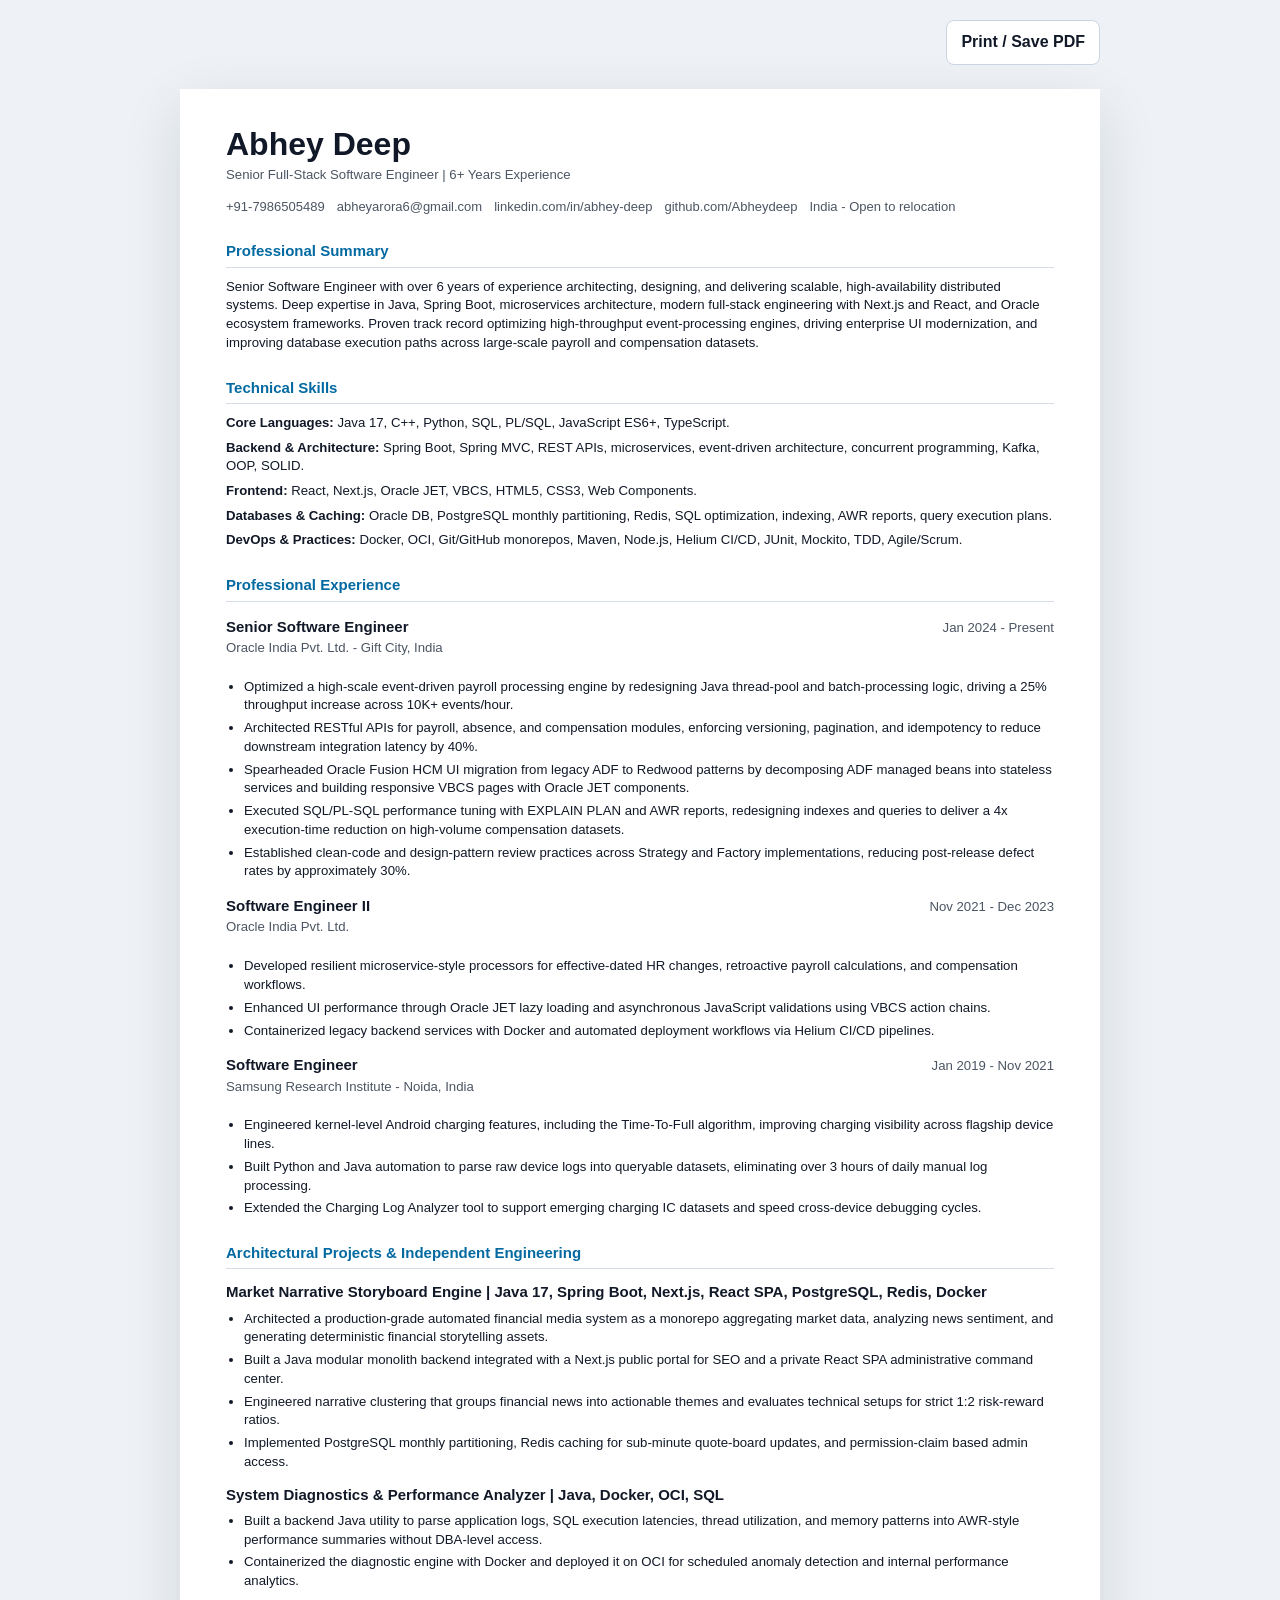
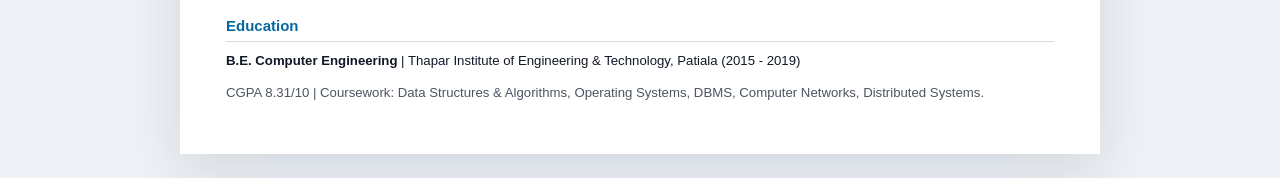
==== resume.html @ 35c5982e "Initial GitHub Pages portfolio" ====
<!doctype html>
<html lang="en">
  <head>
    <meta charset="utf-8">
    <meta name="viewport" content="width=device-width, initial-scale=1">
    <meta name="description" content="Resume for Abhey Deep, Senior Full-Stack Software Engineer.">
    <title>Abhey Deep | Resume</title>
    <style>
      :root {
        --ink: #111827;
        --muted: #4b5563;
        --line: #d7dde5;
        --accent: #0369a1;
        font-family: Arial, Helvetica, sans-serif;
      }

      * {
        box-sizing: border-box;
      }

      body {
        margin: 0;
        color: var(--ink);
        background: #eef2f6;
        line-height: 1.42;
        letter-spacing: 0;
      }

      main {
        width: min(100% - 24px, 920px);
        margin: 24px auto;
        padding: 38px 46px;
        background: #fff;
        box-shadow: 0 18px 55px rgba(15, 23, 42, 0.12);
      }

      h1,
      h2,
      h3,
      p {
        margin-top: 0;
      }

      h1 {
        margin-bottom: 4px;
        font-size: 32px;
        line-height: 1.1;
        letter-spacing: 0;
      }

      h2 {
        margin: 24px 0 10px;
        padding-bottom: 5px;
        border-bottom: 1px solid var(--line);
        color: var(--accent);
        font-size: 15px;
        letter-spacing: 0;
      }

      h3 {
        margin-bottom: 2px;
        font-size: 15px;
      }

      p,
      li {
        font-size: 13.2px;
      }

      ul {
        margin: 7px 0 0;
        padding-left: 18px;
      }

      li + li {
        margin-top: 4px;
      }

      .topline,
      .meta,
      .date {
        color: var(--muted);
      }

      .contact {
        display: flex;
        flex-wrap: wrap;
        gap: 6px 12px;
        margin-top: 8px;
        color: var(--muted);
        font-size: 13px;
      }

      .section-row {
        display: grid;
        grid-template-columns: minmax(0, 1fr) auto;
        gap: 16px;
        align-items: baseline;
      }

      .role {
        margin-top: 14px;
      }

      .skills p {
        margin-bottom: 6px;
      }

      .project-title {
        margin-top: 12px;
      }

      a {
        color: inherit;
      }

      .actions {
        width: min(100% - 24px, 920px);
        margin: 20px auto 0;
        display: flex;
        justify-content: flex-end;
      }

      button {
        border: 1px solid #cbd5e1;
        border-radius: 8px;
        padding: 10px 14px;
        background: #fff;
        color: #111827;
        font: inherit;
        font-weight: 700;
        cursor: pointer;
      }

      @media print {
        body {
          background: #fff;
        }

        main {
          width: 100%;
          margin: 0;
          padding: 0;
          box-shadow: none;
        }

        .actions {
          display: none;
        }

        h2 {
          break-after: avoid;
        }

        .role,
        .project {
          break-inside: avoid;
        }
      }

      @media (max-width: 700px) {
        main {
          width: 100%;
          margin: 0;
          padding: 26px 18px;
        }

        .section-row {
          grid-template-columns: 1fr;
          gap: 2px;
        }
      }
    </style>
  </head>
  <body>
    <div class="actions">
      <button type="button" onclick="window.print()">Print / Save PDF</button>
    </div>

    <main>
      <header>
        <h1>Abhey Deep</h1>
        <p class="topline">Senior Full-Stack Software Engineer | 6+ Years Experience</p>
        <div class="contact">
          <span>+91-7986505489</span>
          <span>abheyarora6@gmail.com</span>
          <span>linkedin.com/in/abhey-deep</span>
          <span>github.com/Abheydeep</span>
          <span>India - Open to relocation</span>
        </div>
      </header>

      <section>
        <h2>Professional Summary</h2>
        <p>
          Senior Software Engineer with over 6 years of experience architecting, designing, and delivering scalable, high-availability distributed systems. Deep expertise in Java, Spring Boot, microservices architecture, modern full-stack engineering with Next.js and React, and Oracle ecosystem frameworks. Proven track record optimizing high-throughput event-processing engines, driving enterprise UI modernization, and improving database execution paths across large-scale payroll and compensation datasets.
        </p>
      </section>

      <section class="skills">
        <h2>Technical Skills</h2>
        <p><strong>Core Languages:</strong> Java 17, C++, Python, SQL, PL/SQL, JavaScript ES6+, TypeScript.</p>
        <p><strong>Backend &amp; Architecture:</strong> Spring Boot, Spring MVC, REST APIs, microservices, event-driven architecture, concurrent programming, Kafka, OOP, SOLID.</p>
        <p><strong>Frontend:</strong> React, Next.js, Oracle JET, VBCS, HTML5, CSS3, Web Components.</p>
        <p><strong>Databases &amp; Caching:</strong> Oracle DB, PostgreSQL monthly partitioning, Redis, SQL optimization, indexing, AWR reports, query execution plans.</p>
        <p><strong>DevOps &amp; Practices:</strong> Docker, OCI, Git/GitHub monorepos, Maven, Node.js, Helium CI/CD, JUnit, Mockito, TDD, Agile/Scrum.</p>
      </section>

      <section>
        <h2>Professional Experience</h2>

        <article class="role">
          <div class="section-row">
            <div>
              <h3>Senior Software Engineer</h3>
              <p class="meta">Oracle India Pvt. Ltd. - Gift City, India</p>
            </div>
            <p class="date">Jan 2024 - Present</p>
          </div>
          <ul>
            <li>Optimized a high-scale event-driven payroll processing engine by redesigning Java thread-pool and batch-processing logic, driving a 25% throughput increase across 10K+ events/hour.</li>
            <li>Architected RESTful APIs for payroll, absence, and compensation modules, enforcing versioning, pagination, and idempotency to reduce downstream integration latency by 40%.</li>
            <li>Spearheaded Oracle Fusion HCM UI migration from legacy ADF to Redwood patterns by decomposing ADF managed beans into stateless services and building responsive VBCS pages with Oracle JET components.</li>
            <li>Executed SQL/PL-SQL performance tuning with EXPLAIN PLAN and AWR reports, redesigning indexes and queries to deliver a 4x execution-time reduction on high-volume compensation datasets.</li>
            <li>Established clean-code and design-pattern review practices across Strategy and Factory implementations, reducing post-release defect rates by approximately 30%.</li>
          </ul>
        </article>

        <article class="role">
          <div class="section-row">
            <div>
              <h3>Software Engineer II</h3>
              <p class="meta">Oracle India Pvt. Ltd.</p>
            </div>
            <p class="date">Nov 2021 - Dec 2023</p>
          </div>
          <ul>
            <li>Developed resilient microservice-style processors for effective-dated HR changes, retroactive payroll calculations, and compensation workflows.</li>
            <li>Enhanced UI performance through Oracle JET lazy loading and asynchronous JavaScript validations using VBCS action chains.</li>
            <li>Containerized legacy backend services with Docker and automated deployment workflows via Helium CI/CD pipelines.</li>
          </ul>
        </article>

        <article class="role">
          <div class="section-row">
            <div>
              <h3>Software Engineer</h3>
              <p class="meta">Samsung Research Institute - Noida, India</p>
            </div>
            <p class="date">Jan 2019 - Nov 2021</p>
          </div>
          <ul>
            <li>Engineered kernel-level Android charging features, including the Time-To-Full algorithm, improving charging visibility across flagship device lines.</li>
            <li>Built Python and Java automation to parse raw device logs into queryable datasets, eliminating over 3 hours of daily manual log processing.</li>
            <li>Extended the Charging Log Analyzer tool to support emerging charging IC datasets and speed cross-device debugging cycles.</li>
          </ul>
        </article>
      </section>

      <section>
        <h2>Architectural Projects &amp; Independent Engineering</h2>

        <article class="project">
          <h3 class="project-title">Market Narrative Storyboard Engine | Java 17, Spring Boot, Next.js, React SPA, PostgreSQL, Redis, Docker</h3>
          <ul>
            <li>Architected a production-grade automated financial media system as a monorepo aggregating market data, analyzing news sentiment, and generating deterministic financial storytelling assets.</li>
            <li>Built a Java modular monolith backend integrated with a Next.js public portal for SEO and a private React SPA administrative command center.</li>
            <li>Engineered narrative clustering that groups financial news into actionable themes and evaluates technical setups for strict 1:2 risk-reward ratios.</li>
            <li>Implemented PostgreSQL monthly partitioning, Redis caching for sub-minute quote-board updates, and permission-claim based admin access.</li>
          </ul>
        </article>

        <article class="project">
          <h3 class="project-title">System Diagnostics &amp; Performance Analyzer | Java, Docker, OCI, SQL</h3>
          <ul>
            <li>Built a backend Java utility to parse application logs, SQL execution latencies, thread utilization, and memory patterns into AWR-style performance summaries without DBA-level access.</li>
            <li>Containerized the diagnostic engine with Docker and deployed it on OCI for scheduled anomaly detection and internal performance analytics.</li>
          </ul>
        </article>
      </section>

      <section>
        <h2>Education</h2>
        <p><strong>B.E. Computer Engineering</strong> | Thapar Institute of Engineering &amp; Technology, Patiala (2015 - 2019)</p>
        <p class="meta">CGPA 8.31/10 | Coursework: Data Structures &amp; Algorithms, Operating Systems, DBMS, Computer Networks, Distributed Systems.</p>
      </section>
    </main>
  </body>
</html>
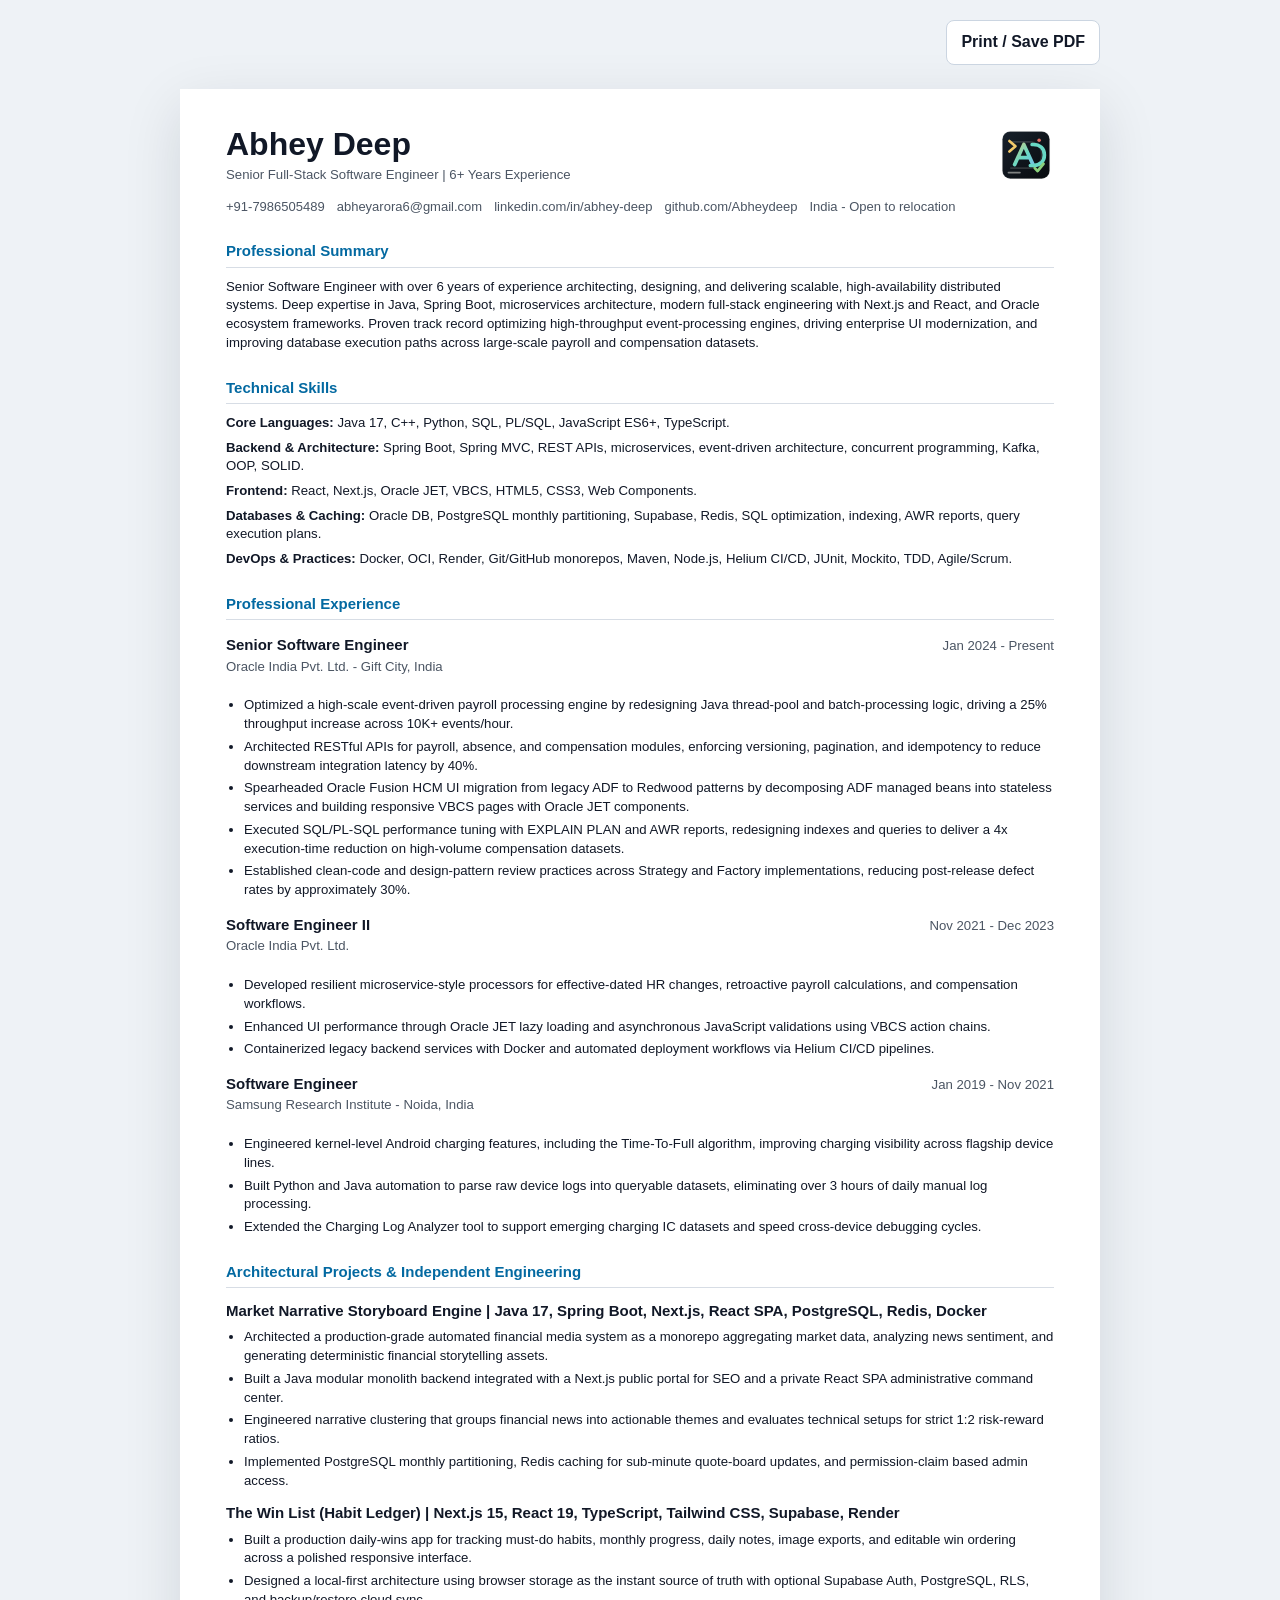
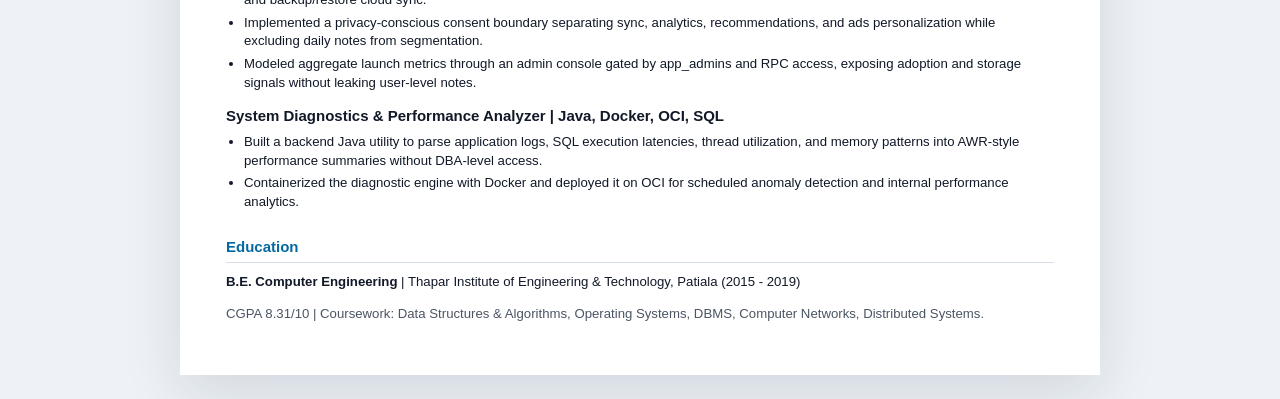
==== commit f3300d60: "Add Win List case file and portfolio mark" ====
--- a/resume.html
+++ b/resume.html
@@ -5,6 +5,7 @@
     <meta name="viewport" content="width=device-width, initial-scale=1">
     <meta name="description" content="Resume for Abhey Deep, Senior Full-Stack Software Engineer.">
     <title>Abhey Deep | Resume</title>
+    <link rel="icon" href="assets/logo.svg" type="image/svg+xml">
     <style>
       :root {
         --ink: #111827;
@@ -89,6 +90,19 @@
         margin-top: 8px;
         color: var(--muted);
         font-size: 13px;
+      }
+
+      .resume-header {
+        display: grid;
+        grid-template-columns: minmax(0, 1fr) auto;
+        gap: 20px;
+        align-items: start;
+      }
+
+      .resume-logo {
+        width: 56px;
+        height: 56px;
+        border-radius: 10px;
       }
 
       .section-row {
@@ -156,6 +170,11 @@
         .project {
           break-inside: avoid;
         }
+
+        .resume-logo {
+          print-color-adjust: exact;
+          -webkit-print-color-adjust: exact;
+        }
       }
 
       @media (max-width: 700px) {
@@ -168,6 +187,10 @@
         .section-row {
           grid-template-columns: 1fr;
           gap: 2px;
+        }
+
+        .resume-header {
+          grid-template-columns: 1fr;
         }
       }
     </style>
@@ -178,16 +201,19 @@
     </div>
 
     <main>
-      <header>
-        <h1>Abhey Deep</h1>
-        <p class="topline">Senior Full-Stack Software Engineer | 6+ Years Experience</p>
-        <div class="contact">
-          <span>+91-7986505489</span>
-          <span>abheyarora6@gmail.com</span>
-          <span>linkedin.com/in/abhey-deep</span>
-          <span>github.com/Abheydeep</span>
-          <span>India - Open to relocation</span>
+      <header class="resume-header">
+        <div>
+          <h1>Abhey Deep</h1>
+          <p class="topline">Senior Full-Stack Software Engineer | 6+ Years Experience</p>
+          <div class="contact">
+            <span>+91-7986505489</span>
+            <span>abheyarora6@gmail.com</span>
+            <span>linkedin.com/in/abhey-deep</span>
+            <span>github.com/Abheydeep</span>
+            <span>India - Open to relocation</span>
+          </div>
         </div>
+        <img class="resume-logo" src="assets/logo.svg" alt="Abhey Deep logo">
       </header>
 
       <section>
@@ -202,8 +228,8 @@
         <p><strong>Core Languages:</strong> Java 17, C++, Python, SQL, PL/SQL, JavaScript ES6+, TypeScript.</p>
         <p><strong>Backend &amp; Architecture:</strong> Spring Boot, Spring MVC, REST APIs, microservices, event-driven architecture, concurrent programming, Kafka, OOP, SOLID.</p>
         <p><strong>Frontend:</strong> React, Next.js, Oracle JET, VBCS, HTML5, CSS3, Web Components.</p>
-        <p><strong>Databases &amp; Caching:</strong> Oracle DB, PostgreSQL monthly partitioning, Redis, SQL optimization, indexing, AWR reports, query execution plans.</p>
-        <p><strong>DevOps &amp; Practices:</strong> Docker, OCI, Git/GitHub monorepos, Maven, Node.js, Helium CI/CD, JUnit, Mockito, TDD, Agile/Scrum.</p>
+        <p><strong>Databases &amp; Caching:</strong> Oracle DB, PostgreSQL monthly partitioning, Supabase, Redis, SQL optimization, indexing, AWR reports, query execution plans.</p>
+        <p><strong>DevOps &amp; Practices:</strong> Docker, OCI, Render, Git/GitHub monorepos, Maven, Node.js, Helium CI/CD, JUnit, Mockito, TDD, Agile/Scrum.</p>
       </section>
 
       <section>
@@ -271,6 +297,16 @@
         </article>
 
         <article class="project">
+          <h3 class="project-title">The Win List (Habit Ledger) | Next.js 15, React 19, TypeScript, Tailwind CSS, Supabase, Render</h3>
+          <ul>
+            <li>Built a production daily-wins app for tracking must-do habits, monthly progress, daily notes, image exports, and editable win ordering across a polished responsive interface.</li>
+            <li>Designed a local-first architecture using browser storage as the instant source of truth with optional Supabase Auth, PostgreSQL, RLS, and backup/restore cloud sync.</li>
+            <li>Implemented a privacy-conscious consent boundary separating sync, analytics, recommendations, and ads personalization while excluding daily notes from segmentation.</li>
+            <li>Modeled aggregate launch metrics through an admin console gated by app_admins and RPC access, exposing adoption and storage signals without leaking user-level notes.</li>
+          </ul>
+        </article>
+
+        <article class="project">
           <h3 class="project-title">System Diagnostics &amp; Performance Analyzer | Java, Docker, OCI, SQL</h3>
           <ul>
             <li>Built a backend Java utility to parse application logs, SQL execution latencies, thread utilization, and memory patterns into AWR-style performance summaries without DBA-level access.</li>
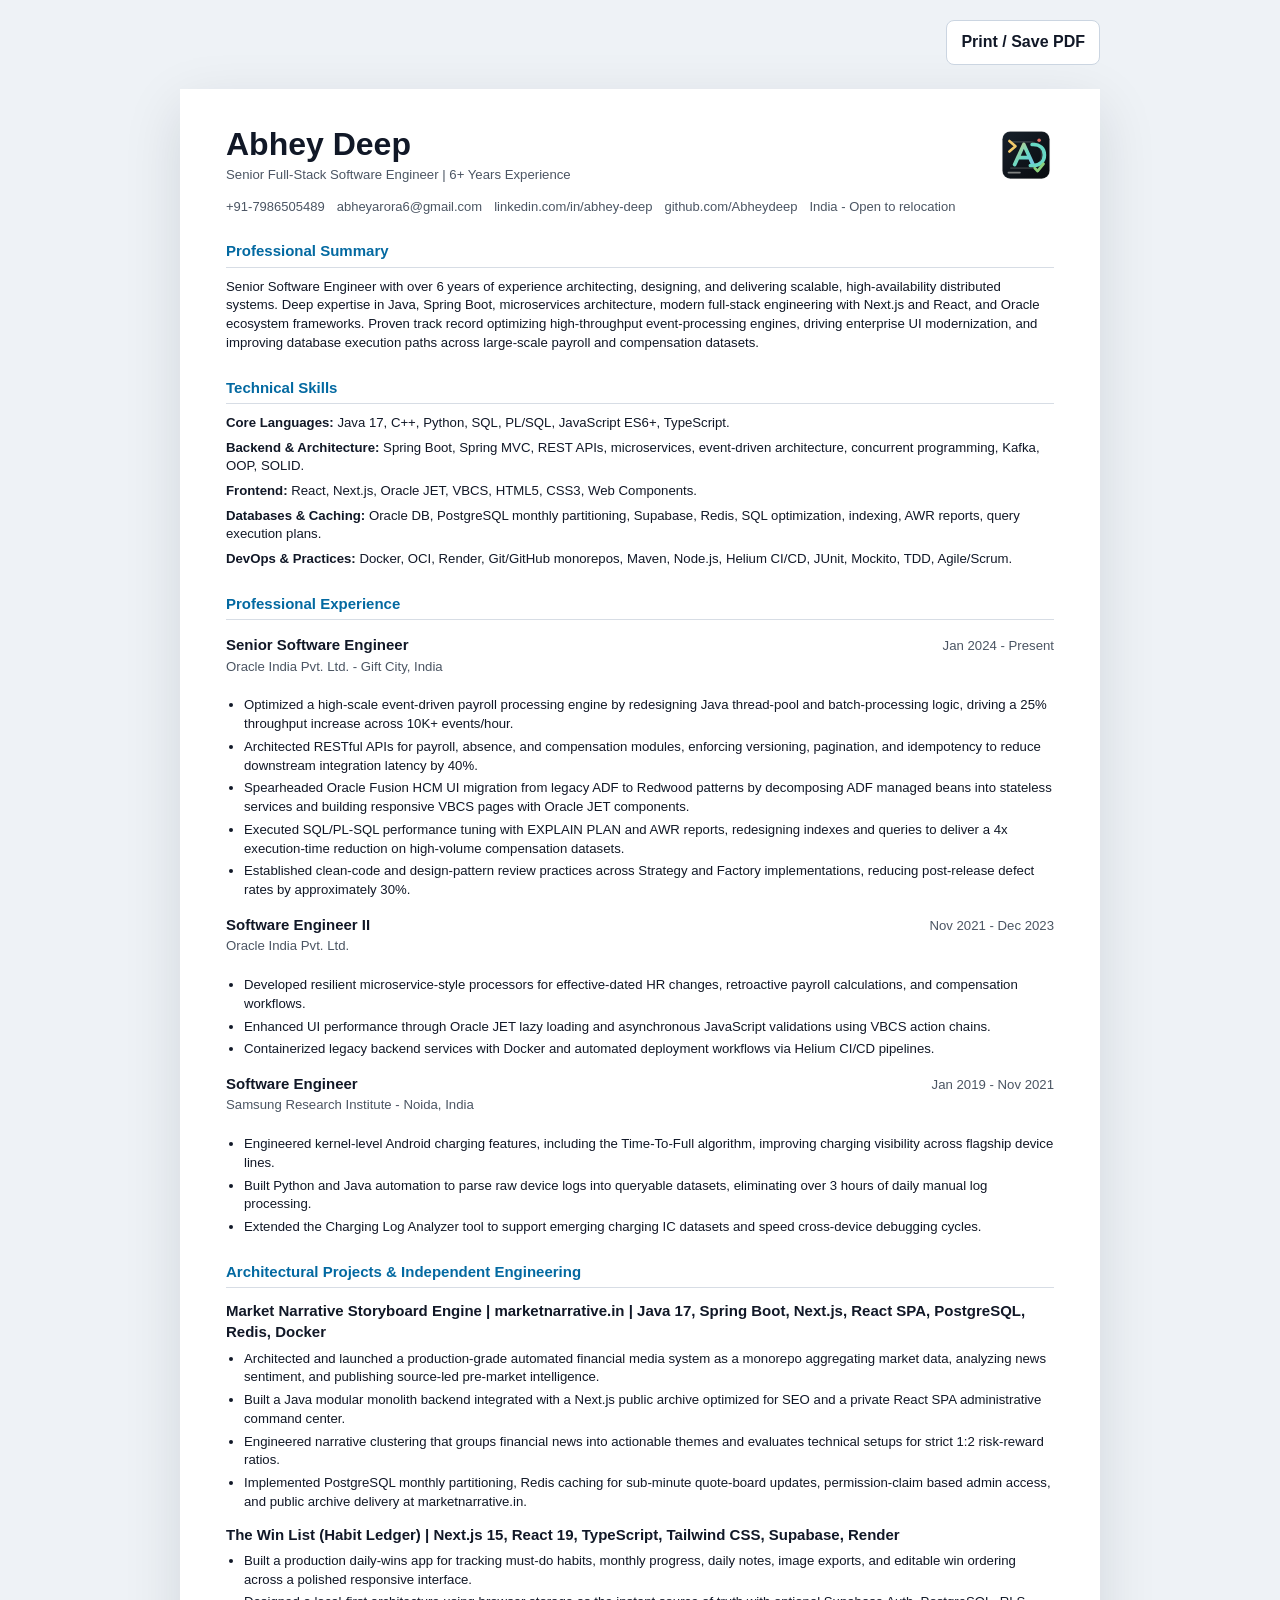
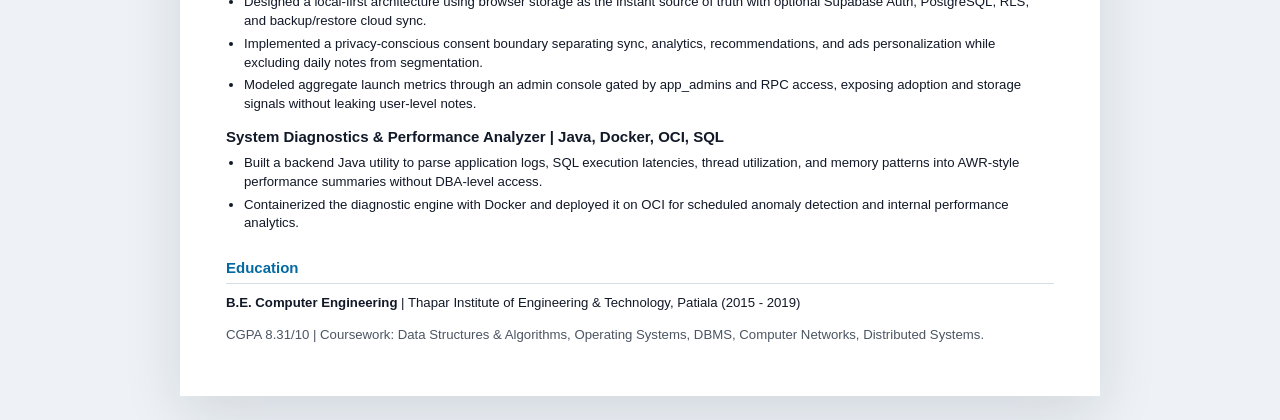
==== commit 082170e8: "Link Market Narrative live archive" ====
--- a/resume.html
+++ b/resume.html
@@ -287,12 +287,12 @@
         <h2>Architectural Projects &amp; Independent Engineering</h2>
 
         <article class="project">
-          <h3 class="project-title">Market Narrative Storyboard Engine | Java 17, Spring Boot, Next.js, React SPA, PostgreSQL, Redis, Docker</h3>
-          <ul>
-            <li>Architected a production-grade automated financial media system as a monorepo aggregating market data, analyzing news sentiment, and generating deterministic financial storytelling assets.</li>
-            <li>Built a Java modular monolith backend integrated with a Next.js public portal for SEO and a private React SPA administrative command center.</li>
+          <h3 class="project-title">Market Narrative Storyboard Engine | marketnarrative.in | Java 17, Spring Boot, Next.js, React SPA, PostgreSQL, Redis, Docker</h3>
+          <ul>
+            <li>Architected and launched a production-grade automated financial media system as a monorepo aggregating market data, analyzing news sentiment, and publishing source-led pre-market intelligence.</li>
+            <li>Built a Java modular monolith backend integrated with a Next.js public archive optimized for SEO and a private React SPA administrative command center.</li>
             <li>Engineered narrative clustering that groups financial news into actionable themes and evaluates technical setups for strict 1:2 risk-reward ratios.</li>
-            <li>Implemented PostgreSQL monthly partitioning, Redis caching for sub-minute quote-board updates, and permission-claim based admin access.</li>
+            <li>Implemented PostgreSQL monthly partitioning, Redis caching for sub-minute quote-board updates, permission-claim based admin access, and public archive delivery at marketnarrative.in.</li>
           </ul>
         </article>
 
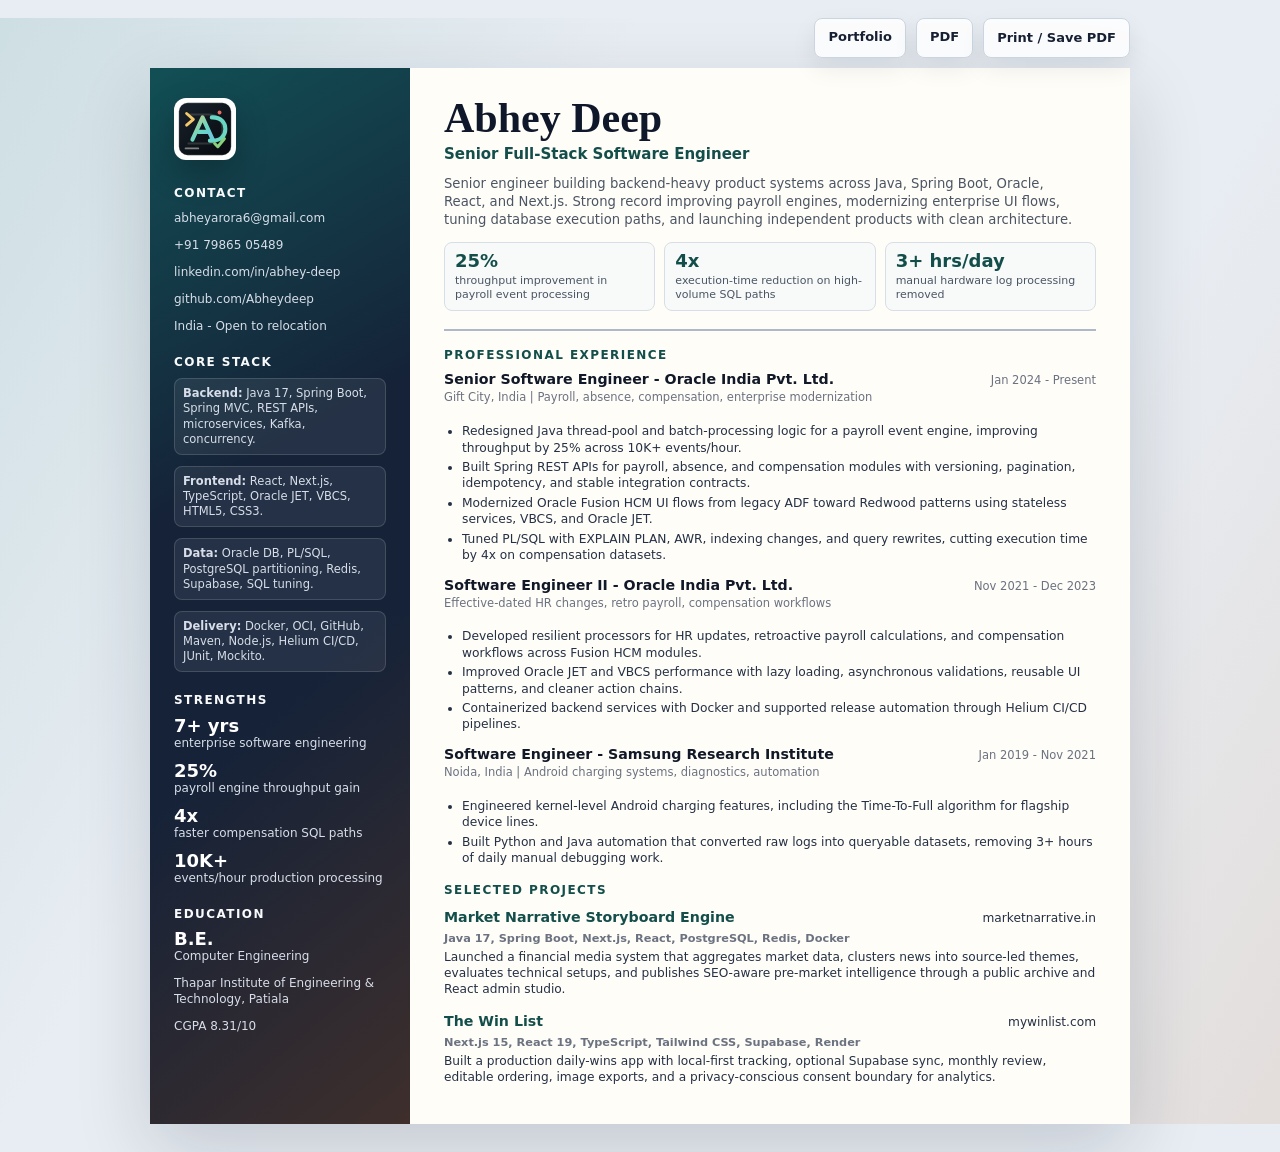
==== commit 199c194e: "Add polished one-page resume" ====
--- a/resume.html
+++ b/resume.html
@@ -3,323 +3,664 @@
   <head>
     <meta charset="utf-8">
     <meta name="viewport" content="width=device-width, initial-scale=1">
-    <meta name="description" content="Resume for Abhey Deep, Senior Full-Stack Software Engineer.">
-    <title>Abhey Deep | Resume</title>
+    <meta name="description" content="One-page resume for Abhey Deep, Senior Full-Stack Software Engineer.">
+    <meta name="theme-color" content="#f6f4ee">
+    <meta property="og:title" content="Abhey Deep | One-Page Resume">
+    <meta property="og:description" content="Senior Full-Stack Software Engineer focused on Java, Spring Boot, React, Next.js, Oracle, PostgreSQL, Redis, and enterprise systems.">
+    <meta property="og:type" content="website">
+    <title>Abhey Deep | One-Page Resume</title>
     <link rel="icon" href="assets/logo.svg" type="image/svg+xml">
     <style>
       :root {
+        --paper: #fffdf8;
+        --canvas: #e8edf3;
         --ink: #111827;
         --muted: #4b5563;
-        --line: #d7dde5;
-        --accent: #0369a1;
-        font-family: Arial, Helvetica, sans-serif;
+        --soft: #6b7280;
+        --line: #d8dee7;
+        --line-strong: #aeb8c8;
+        --accent: #0f766e;
+        --accent-strong: #134e4a;
+        --warm: #b45309;
+        --tag: #eef6f4;
+        --sidebar: #152238;
+        --sidebar-muted: #d7dee9;
+        --shadow: 0 26px 70px rgba(15, 23, 42, 0.16);
+        font-family: Inter, ui-sans-serif, system-ui, -apple-system, BlinkMacSystemFont, "Segoe UI", sans-serif;
       }
 
       * {
         box-sizing: border-box;
+      }
+
+      html {
+        background: var(--canvas);
       }
 
       body {
         margin: 0;
         color: var(--ink);
-        background: #eef2f6;
-        line-height: 1.42;
+        background:
+          linear-gradient(120deg, rgba(15, 118, 110, 0.12), transparent 34%),
+          linear-gradient(300deg, rgba(180, 83, 9, 0.1), transparent 32%),
+          var(--canvas);
+        line-height: 1.34;
         letter-spacing: 0;
       }
 
-      main {
-        width: min(100% - 24px, 920px);
-        margin: 24px auto;
-        padding: 38px 46px;
-        background: #fff;
-        box-shadow: 0 18px 55px rgba(15, 23, 42, 0.12);
-      }
-
+      a {
+        color: inherit;
+        text-decoration: none;
+      }
+
+      p,
       h1,
       h2,
-      h3,
-      p {
+      h3 {
         margin-top: 0;
       }
 
+      .actions {
+        width: min(100% - 28px, 980px);
+        margin: 18px auto 10px;
+        display: flex;
+        justify-content: flex-end;
+        gap: 10px;
+      }
+
+      .actions a,
+      .actions button {
+        min-height: 40px;
+        border: 1px solid #cbd5e1;
+        border-radius: 8px;
+        padding: 9px 13px;
+        background: rgba(255, 255, 255, 0.82);
+        color: #172033;
+        font: inherit;
+        font-size: 13px;
+        font-weight: 800;
+        cursor: pointer;
+        box-shadow: 0 10px 24px rgba(15, 23, 42, 0.08);
+      }
+
+      .sheet {
+        width: min(100% - 28px, 980px);
+        min-height: 11in;
+        margin: 0 auto 28px;
+        display: grid;
+        grid-template-columns: 260px minmax(0, 1fr);
+        background: var(--paper);
+        box-shadow: var(--shadow);
+      }
+
+      .rail {
+        padding: 30px 24px;
+        color: #f8fafc;
+        background:
+          linear-gradient(150deg, rgba(15, 118, 110, 0.54), transparent 38%),
+          linear-gradient(320deg, rgba(180, 83, 9, 0.26), transparent 42%),
+          var(--sidebar);
+      }
+
+      .mark {
+        width: 62px;
+        height: 62px;
+        margin-bottom: 22px;
+        border-radius: 12px;
+        background: #fff;
+        box-shadow: 0 14px 32px rgba(0, 0, 0, 0.24);
+      }
+
+      .rail h2,
+      .content h2 {
+        margin: 0 0 9px;
+        color: inherit;
+        font-size: 12px;
+        line-height: 1.1;
+        text-transform: uppercase;
+        letter-spacing: 0.12em;
+      }
+
+      .rail-section + .rail-section {
+        margin-top: 22px;
+      }
+
+      .contact-list,
+      .skill-list,
+      .quick-list {
+        display: grid;
+        gap: 8px;
+        margin: 0;
+        padding: 0;
+        list-style: none;
+      }
+
+      .contact-list a,
+      .contact-list span {
+        display: block;
+        overflow-wrap: anywhere;
+        color: var(--sidebar-muted);
+        font-size: 12px;
+      }
+
+      .skill-list li {
+        padding: 7px 8px;
+        border: 1px solid rgba(255, 255, 255, 0.14);
+        border-radius: 8px;
+        background: rgba(255, 255, 255, 0.07);
+        color: var(--sidebar-muted);
+        font-size: 11.5px;
+        line-height: 1.32;
+      }
+
+      .quick-list li {
+        color: var(--sidebar-muted);
+        font-size: 12px;
+      }
+
+      .quick-list strong {
+        display: block;
+        color: #fff;
+        font-size: 18px;
+        line-height: 1;
+      }
+
+      .content {
+        padding: 30px 34px 28px;
+      }
+
+      .masthead {
+        padding-bottom: 18px;
+        border-bottom: 2px solid var(--line-strong);
+      }
+
       h1 {
-        margin-bottom: 4px;
-        font-size: 32px;
-        line-height: 1.1;
+        margin-bottom: 5px;
+        color: #0f172a;
+        font-family: Georgia, "Times New Roman", serif;
+        font-size: 42px;
+        line-height: 0.98;
         letter-spacing: 0;
       }
 
-      h2 {
-        margin: 24px 0 10px;
-        padding-bottom: 5px;
-        border-bottom: 1px solid var(--line);
-        color: var(--accent);
+      .title {
+        margin-bottom: 11px;
+        color: var(--accent-strong);
         font-size: 15px;
-        letter-spacing: 0;
+        font-weight: 900;
+      }
+
+      .summary {
+        margin: 0;
+        max-width: 640px;
+        color: var(--muted);
+        font-size: 13.2px;
+      }
+
+      .metric-strip {
+        display: grid;
+        grid-template-columns: repeat(3, minmax(0, 1fr));
+        gap: 9px;
+        margin-top: 14px;
+      }
+
+      .metric {
+        min-height: 58px;
+        padding: 9px 10px;
+        border: 1px solid var(--line);
+        border-radius: 8px;
+        background: #f7faf9;
+      }
+
+      .metric strong {
+        display: block;
+        color: var(--accent-strong);
+        font-size: 18px;
+        line-height: 1;
+      }
+
+      .metric span {
+        display: block;
+        margin-top: 4px;
+        color: var(--muted);
+        font-size: 11px;
+        line-height: 1.22;
+      }
+
+      .section {
+        margin-top: 18px;
+      }
+
+      .content h2 {
+        color: var(--accent-strong);
+      }
+
+      .role,
+      .project {
+        break-inside: avoid;
+      }
+
+      .role + .role,
+      .project + .project {
+        margin-top: 13px;
+      }
+
+      .row {
+        display: grid;
+        grid-template-columns: minmax(0, 1fr) auto;
+        gap: 12px;
+        align-items: baseline;
       }
 
       h3 {
-        margin-bottom: 2px;
-        font-size: 15px;
-      }
-
-      p,
-      li {
-        font-size: 13.2px;
-      }
-
-      ul {
-        margin: 7px 0 0;
-        padding-left: 18px;
-      }
-
-      li + li {
-        margin-top: 4px;
-      }
-
-      .topline,
+        margin: 0 0 2px;
+        color: #111827;
+        font-size: 14.2px;
+        line-height: 1.2;
+      }
+
       .meta,
       .date {
-        color: var(--muted);
-      }
-
-      .contact {
-        display: flex;
-        flex-wrap: wrap;
-        gap: 6px 12px;
-        margin-top: 8px;
-        color: var(--muted);
-        font-size: 13px;
-      }
-
-      .resume-header {
+        color: var(--soft);
+        font-size: 11.5px;
+      }
+
+      .date {
+        white-space: nowrap;
+      }
+
+      ul {
+        margin: 6px 0 0;
+        padding-left: 18px;
+      }
+
+      li {
+        color: #243044;
+        font-size: 12.25px;
+      }
+
+      li + li {
+        margin-top: 3px;
+      }
+
+      .project h3 {
+        color: var(--accent-strong);
+      }
+
+      .project p {
+        margin: 3px 0 0;
+        color: #243044;
+        font-size: 12.2px;
+      }
+
+      .project .stack {
+        color: var(--soft);
+        font-size: 11.3px;
+        font-weight: 800;
+      }
+
+      .education {
         display: grid;
         grid-template-columns: minmax(0, 1fr) auto;
-        gap: 20px;
-        align-items: start;
-      }
-
-      .resume-logo {
-        width: 56px;
-        height: 56px;
-        border-radius: 10px;
-      }
-
-      .section-row {
-        display: grid;
-        grid-template-columns: minmax(0, 1fr) auto;
-        gap: 16px;
+        gap: 12px;
         align-items: baseline;
       }
 
-      .role {
-        margin-top: 14px;
-      }
-
-      .skills p {
-        margin-bottom: 6px;
-      }
-
-      .project-title {
-        margin-top: 12px;
-      }
-
-      a {
-        color: inherit;
-      }
-
-      .actions {
-        width: min(100% - 24px, 920px);
-        margin: 20px auto 0;
-        display: flex;
-        justify-content: flex-end;
-      }
-
-      button {
-        border: 1px solid #cbd5e1;
-        border-radius: 8px;
-        padding: 10px 14px;
-        background: #fff;
-        color: #111827;
-        font: inherit;
-        font-weight: 700;
-        cursor: pointer;
+      .education p {
+        margin: 0;
+        color: var(--muted);
+        font-size: 12px;
+      }
+
+      .print-note {
+        display: none;
+      }
+
+      @page {
+        size: letter;
+        margin: 0.2in;
       }
 
       @media print {
+        html,
         body {
           background: #fff;
         }
 
-        main {
-          width: 100%;
-          margin: 0;
-          padding: 0;
-          box-shadow: none;
-        }
-
         .actions {
           display: none;
         }
 
-        h2 {
-          break-after: avoid;
-        }
-
-        .role,
-        .project {
-          break-inside: avoid;
-        }
-
-        .resume-logo {
+        .sheet {
+          width: 100%;
+          min-height: 10.55in;
+          margin: 0;
+          box-shadow: none;
+          grid-template-columns: 2.32in minmax(0, 1fr);
+          line-height: 1.28;
+        }
+
+        .rail {
+          padding: 0.23in 0.19in;
           print-color-adjust: exact;
           -webkit-print-color-adjust: exact;
         }
-      }
-
-      @media (max-width: 700px) {
-        main {
+
+        .content {
+          padding: 0.23in 0.25in 0.2in;
+        }
+
+        .mark,
+        .metric,
+        .skill-list li {
+          print-color-adjust: exact;
+          -webkit-print-color-adjust: exact;
+        }
+
+        .masthead {
+          padding-bottom: 0.13in;
+          border-bottom-width: 1px;
+        }
+
+        h1 {
+          font-size: 35px;
+        }
+
+        .title {
+          margin-bottom: 8px;
+          font-size: 13px;
+        }
+
+        .summary {
+          font-size: 11.5px;
+        }
+
+        .metric-strip {
+          gap: 6px;
+          margin-top: 10px;
+        }
+
+        .metric {
+          min-height: 45px;
+          padding: 7px 8px;
+        }
+
+        .metric strong {
+          font-size: 15px;
+        }
+
+        .metric span,
+        .meta,
+        .date {
+          font-size: 10.3px;
+        }
+
+        .section {
+          margin-top: 12px;
+        }
+
+        .role + .role,
+        .project + .project {
+          margin-top: 8px;
+        }
+
+        h2 {
+          margin-bottom: 6px;
+          font-size: 10.4px;
+        }
+
+        h3 {
+          font-size: 12.4px;
+        }
+
+        ul {
+          margin-top: 4px;
+          padding-left: 16px;
+        }
+
+        li {
+          font-size: 10.6px;
+          line-height: 1.27;
+        }
+
+        li + li {
+          margin-top: 1px;
+        }
+
+        .project p,
+        .education p {
+          font-size: 10.5px;
+          line-height: 1.27;
+        }
+
+        .project .stack,
+        .contact-list a,
+        .contact-list span,
+        .quick-list li,
+        .skill-list li {
+          font-size: 9.8px;
+        }
+
+        .mark {
+          width: 0.55in;
+          height: 0.55in;
+          margin-bottom: 0.17in;
+        }
+
+        .rail-section + .rail-section {
+          margin-top: 0.18in;
+        }
+
+        .contact-list,
+        .skill-list,
+        .quick-list {
+          gap: 0.055in;
+        }
+
+        .skill-list li {
+          padding: 0.055in 0.065in;
+          border-radius: 6px;
+        }
+
+        .quick-list strong {
+          font-size: 15px;
+        }
+      }
+
+      @media screen and (max-width: 780px) {
+        .actions {
+          justify-content: stretch;
+        }
+
+        .actions a,
+        .actions button {
+          flex: 1;
+        }
+
+        .sheet {
           width: 100%;
+          min-height: auto;
           margin: 0;
-          padding: 26px 18px;
-        }
-
-        .section-row {
           grid-template-columns: 1fr;
-          gap: 2px;
-        }
-
-        .resume-header {
+        }
+
+        .rail {
+          padding: 24px 22px;
+        }
+
+        .mark {
+          width: 54px;
+          height: 54px;
+          margin-bottom: 16px;
+        }
+
+        .content {
+          padding: 24px 22px 30px;
+        }
+
+        h1 {
+          font-size: 36px;
+        }
+
+        .metric-strip,
+        .row,
+        .education {
           grid-template-columns: 1fr;
+        }
+
+        .date {
+          white-space: normal;
         }
       }
     </style>
   </head>
   <body>
-    <div class="actions">
+    <div class="actions" aria-label="Resume actions">
+      <a href="index.html">Portfolio</a>
+      <a href="Abhey-Deep-Resume.pdf">PDF</a>
       <button type="button" onclick="window.print()">Print / Save PDF</button>
     </div>
 
-    <main>
-      <header class="resume-header">
-        <div>
+    <main class="sheet" aria-label="One-page resume for Abhey Deep">
+      <aside class="rail" aria-label="Contact and skills">
+        <img class="mark" src="assets/logo.svg" alt="Abhey Deep logo">
+
+        <section class="rail-section">
+          <h2>Contact</h2>
+          <ul class="contact-list">
+            <li><a href="mailto:abheyarora6@gmail.com">abheyarora6@gmail.com</a></li>
+            <li><a href="tel:+917986505489">+91 79865 05489</a></li>
+            <li><a href="https://linkedin.com/in/abhey-deep" target="_blank" rel="noopener">linkedin.com/in/abhey-deep</a></li>
+            <li><a href="https://github.com/Abheydeep" target="_blank" rel="noopener">github.com/Abheydeep</a></li>
+            <li><span>India - Open to relocation</span></li>
+          </ul>
+        </section>
+
+        <section class="rail-section">
+          <h2>Core Stack</h2>
+          <ul class="skill-list">
+            <li><strong>Backend:</strong> Java 17, Spring Boot, Spring MVC, REST APIs, microservices, Kafka, concurrency.</li>
+            <li><strong>Frontend:</strong> React, Next.js, TypeScript, Oracle JET, VBCS, HTML5, CSS3.</li>
+            <li><strong>Data:</strong> Oracle DB, PL/SQL, PostgreSQL partitioning, Redis, Supabase, SQL tuning.</li>
+            <li><strong>Delivery:</strong> Docker, OCI, GitHub, Maven, Node.js, Helium CI/CD, JUnit, Mockito.</li>
+          </ul>
+        </section>
+
+        <section class="rail-section">
+          <h2>Strengths</h2>
+          <ul class="quick-list">
+            <li><strong>7+ yrs</strong> enterprise software engineering</li>
+            <li><strong>25%</strong> payroll engine throughput gain</li>
+            <li><strong>4x</strong> faster compensation SQL paths</li>
+            <li><strong>10K+</strong> events/hour production processing</li>
+          </ul>
+        </section>
+
+        <section class="rail-section">
+          <h2>Education</h2>
+          <ul class="quick-list">
+            <li><strong>B.E.</strong> Computer Engineering</li>
+            <li>Thapar Institute of Engineering & Technology, Patiala</li>
+            <li>CGPA 8.31/10</li>
+          </ul>
+        </section>
+      </aside>
+
+      <article class="content">
+        <header class="masthead">
           <h1>Abhey Deep</h1>
-          <p class="topline">Senior Full-Stack Software Engineer | 6+ Years Experience</p>
-          <div class="contact">
-            <span>+91-7986505489</span>
-            <span>abheyarora6@gmail.com</span>
-            <span>linkedin.com/in/abhey-deep</span>
-            <span>github.com/Abheydeep</span>
-            <span>India - Open to relocation</span>
+          <p class="title">Senior Full-Stack Software Engineer</p>
+          <p class="summary">
+            Senior engineer building backend-heavy product systems across Java, Spring Boot, Oracle, React, and Next.js. Strong record improving payroll engines, modernizing enterprise UI flows, tuning database execution paths, and launching independent products with clean architecture.
+          </p>
+
+          <div class="metric-strip" aria-label="Selected impact">
+            <div class="metric">
+              <strong>25%</strong>
+              <span>throughput improvement in payroll event processing</span>
+            </div>
+            <div class="metric">
+              <strong>4x</strong>
+              <span>execution-time reduction on high-volume SQL paths</span>
+            </div>
+            <div class="metric">
+              <strong>3+ hrs/day</strong>
+              <span>manual hardware log processing removed</span>
+            </div>
           </div>
-        </div>
-        <img class="resume-logo" src="assets/logo.svg" alt="Abhey Deep logo">
-      </header>
-
-      <section>
-        <h2>Professional Summary</h2>
-        <p>
-          Senior Software Engineer with over 6 years of experience architecting, designing, and delivering scalable, high-availability distributed systems. Deep expertise in Java, Spring Boot, microservices architecture, modern full-stack engineering with Next.js and React, and Oracle ecosystem frameworks. Proven track record optimizing high-throughput event-processing engines, driving enterprise UI modernization, and improving database execution paths across large-scale payroll and compensation datasets.
-        </p>
-      </section>
-
-      <section class="skills">
-        <h2>Technical Skills</h2>
-        <p><strong>Core Languages:</strong> Java 17, C++, Python, SQL, PL/SQL, JavaScript ES6+, TypeScript.</p>
-        <p><strong>Backend &amp; Architecture:</strong> Spring Boot, Spring MVC, REST APIs, microservices, event-driven architecture, concurrent programming, Kafka, OOP, SOLID.</p>
-        <p><strong>Frontend:</strong> React, Next.js, Oracle JET, VBCS, HTML5, CSS3, Web Components.</p>
-        <p><strong>Databases &amp; Caching:</strong> Oracle DB, PostgreSQL monthly partitioning, Supabase, Redis, SQL optimization, indexing, AWR reports, query execution plans.</p>
-        <p><strong>DevOps &amp; Practices:</strong> Docker, OCI, Render, Git/GitHub monorepos, Maven, Node.js, Helium CI/CD, JUnit, Mockito, TDD, Agile/Scrum.</p>
-      </section>
-
-      <section>
-        <h2>Professional Experience</h2>
-
-        <article class="role">
-          <div class="section-row">
-            <div>
-              <h3>Senior Software Engineer</h3>
-              <p class="meta">Oracle India Pvt. Ltd. - Gift City, India</p>
-            </div>
-            <p class="date">Jan 2024 - Present</p>
-          </div>
-          <ul>
-            <li>Optimized a high-scale event-driven payroll processing engine by redesigning Java thread-pool and batch-processing logic, driving a 25% throughput increase across 10K+ events/hour.</li>
-            <li>Architected RESTful APIs for payroll, absence, and compensation modules, enforcing versioning, pagination, and idempotency to reduce downstream integration latency by 40%.</li>
-            <li>Spearheaded Oracle Fusion HCM UI migration from legacy ADF to Redwood patterns by decomposing ADF managed beans into stateless services and building responsive VBCS pages with Oracle JET components.</li>
-            <li>Executed SQL/PL-SQL performance tuning with EXPLAIN PLAN and AWR reports, redesigning indexes and queries to deliver a 4x execution-time reduction on high-volume compensation datasets.</li>
-            <li>Established clean-code and design-pattern review practices across Strategy and Factory implementations, reducing post-release defect rates by approximately 30%.</li>
-          </ul>
-        </article>
-
-        <article class="role">
-          <div class="section-row">
-            <div>
-              <h3>Software Engineer II</h3>
-              <p class="meta">Oracle India Pvt. Ltd.</p>
-            </div>
-            <p class="date">Nov 2021 - Dec 2023</p>
-          </div>
-          <ul>
-            <li>Developed resilient microservice-style processors for effective-dated HR changes, retroactive payroll calculations, and compensation workflows.</li>
-            <li>Enhanced UI performance through Oracle JET lazy loading and asynchronous JavaScript validations using VBCS action chains.</li>
-            <li>Containerized legacy backend services with Docker and automated deployment workflows via Helium CI/CD pipelines.</li>
-          </ul>
-        </article>
-
-        <article class="role">
-          <div class="section-row">
-            <div>
-              <h3>Software Engineer</h3>
-              <p class="meta">Samsung Research Institute - Noida, India</p>
-            </div>
-            <p class="date">Jan 2019 - Nov 2021</p>
-          </div>
-          <ul>
-            <li>Engineered kernel-level Android charging features, including the Time-To-Full algorithm, improving charging visibility across flagship device lines.</li>
-            <li>Built Python and Java automation to parse raw device logs into queryable datasets, eliminating over 3 hours of daily manual log processing.</li>
-            <li>Extended the Charging Log Analyzer tool to support emerging charging IC datasets and speed cross-device debugging cycles.</li>
-          </ul>
-        </article>
-      </section>
-
-      <section>
-        <h2>Architectural Projects &amp; Independent Engineering</h2>
-
-        <article class="project">
-          <h3 class="project-title">Market Narrative Storyboard Engine | marketnarrative.in | Java 17, Spring Boot, Next.js, React SPA, PostgreSQL, Redis, Docker</h3>
-          <ul>
-            <li>Architected and launched a production-grade automated financial media system as a monorepo aggregating market data, analyzing news sentiment, and publishing source-led pre-market intelligence.</li>
-            <li>Built a Java modular monolith backend integrated with a Next.js public archive optimized for SEO and a private React SPA administrative command center.</li>
-            <li>Engineered narrative clustering that groups financial news into actionable themes and evaluates technical setups for strict 1:2 risk-reward ratios.</li>
-            <li>Implemented PostgreSQL monthly partitioning, Redis caching for sub-minute quote-board updates, permission-claim based admin access, and public archive delivery at marketnarrative.in.</li>
-          </ul>
-        </article>
-
-        <article class="project">
-          <h3 class="project-title">The Win List (Habit Ledger) | Next.js 15, React 19, TypeScript, Tailwind CSS, Supabase, Render</h3>
-          <ul>
-            <li>Built a production daily-wins app for tracking must-do habits, monthly progress, daily notes, image exports, and editable win ordering across a polished responsive interface.</li>
-            <li>Designed a local-first architecture using browser storage as the instant source of truth with optional Supabase Auth, PostgreSQL, RLS, and backup/restore cloud sync.</li>
-            <li>Implemented a privacy-conscious consent boundary separating sync, analytics, recommendations, and ads personalization while excluding daily notes from segmentation.</li>
-            <li>Modeled aggregate launch metrics through an admin console gated by app_admins and RPC access, exposing adoption and storage signals without leaking user-level notes.</li>
-          </ul>
-        </article>
-
-        <article class="project">
-          <h3 class="project-title">System Diagnostics &amp; Performance Analyzer | Java, Docker, OCI, SQL</h3>
-          <ul>
-            <li>Built a backend Java utility to parse application logs, SQL execution latencies, thread utilization, and memory patterns into AWR-style performance summaries without DBA-level access.</li>
-            <li>Containerized the diagnostic engine with Docker and deployed it on OCI for scheduled anomaly detection and internal performance analytics.</li>
-          </ul>
-        </article>
-      </section>
-
-      <section>
-        <h2>Education</h2>
-        <p><strong>B.E. Computer Engineering</strong> | Thapar Institute of Engineering &amp; Technology, Patiala (2015 - 2019)</p>
-        <p class="meta">CGPA 8.31/10 | Coursework: Data Structures &amp; Algorithms, Operating Systems, DBMS, Computer Networks, Distributed Systems.</p>
-      </section>
+        </header>
+
+        <section class="section">
+          <h2>Professional Experience</h2>
+
+          <article class="role">
+            <div class="row">
+              <div>
+                <h3>Senior Software Engineer - Oracle India Pvt. Ltd.</h3>
+                <p class="meta">Gift City, India | Payroll, absence, compensation, enterprise modernization</p>
+              </div>
+              <p class="date">Jan 2024 - Present</p>
+            </div>
+            <ul>
+              <li>Redesigned Java thread-pool and batch-processing logic for a payroll event engine, improving throughput by 25% across 10K+ events/hour.</li>
+              <li>Built Spring REST APIs for payroll, absence, and compensation modules with versioning, pagination, idempotency, and stable integration contracts.</li>
+              <li>Modernized Oracle Fusion HCM UI flows from legacy ADF toward Redwood patterns using stateless services, VBCS, and Oracle JET.</li>
+              <li>Tuned PL/SQL with EXPLAIN PLAN, AWR, indexing changes, and query rewrites, cutting execution time by 4x on compensation datasets.</li>
+            </ul>
+          </article>
+
+          <article class="role">
+            <div class="row">
+              <div>
+                <h3>Software Engineer II - Oracle India Pvt. Ltd.</h3>
+                <p class="meta">Effective-dated HR changes, retro payroll, compensation workflows</p>
+              </div>
+              <p class="date">Nov 2021 - Dec 2023</p>
+            </div>
+            <ul>
+              <li>Developed resilient processors for HR updates, retroactive payroll calculations, and compensation workflows across Fusion HCM modules.</li>
+              <li>Improved Oracle JET and VBCS performance with lazy loading, asynchronous validations, reusable UI patterns, and cleaner action chains.</li>
+              <li>Containerized backend services with Docker and supported release automation through Helium CI/CD pipelines.</li>
+            </ul>
+          </article>
+
+          <article class="role">
+            <div class="row">
+              <div>
+                <h3>Software Engineer - Samsung Research Institute</h3>
+                <p class="meta">Noida, India | Android charging systems, diagnostics, automation</p>
+              </div>
+              <p class="date">Jan 2019 - Nov 2021</p>
+            </div>
+            <ul>
+              <li>Engineered kernel-level Android charging features, including the Time-To-Full algorithm for flagship device lines.</li>
+              <li>Built Python and Java automation that converted raw logs into queryable datasets, removing 3+ hours of daily manual debugging work.</li>
+            </ul>
+          </article>
+        </section>
+
+        <section class="section">
+          <h2>Selected Projects</h2>
+
+          <article class="project">
+            <div class="row">
+              <h3>Market Narrative Storyboard Engine</h3>
+              <p class="date">marketnarrative.in</p>
+            </div>
+            <p class="stack">Java 17, Spring Boot, Next.js, React, PostgreSQL, Redis, Docker</p>
+            <p>Launched a financial media system that aggregates market data, clusters news into source-led themes, evaluates technical setups, and publishes SEO-aware pre-market intelligence through a public archive and React admin studio.</p>
+          </article>
+
+          <article class="project">
+            <div class="row">
+              <h3>The Win List</h3>
+              <p class="date">mywinlist.com</p>
+            </div>
+            <p class="stack">Next.js 15, React 19, TypeScript, Tailwind CSS, Supabase, Render</p>
+            <p>Built a production daily-wins app with local-first tracking, optional Supabase sync, monthly review, editable ordering, image exports, and a privacy-conscious consent boundary for analytics.</p>
+          </article>
+        </section>
+      </article>
     </main>
   </body>
 </html>
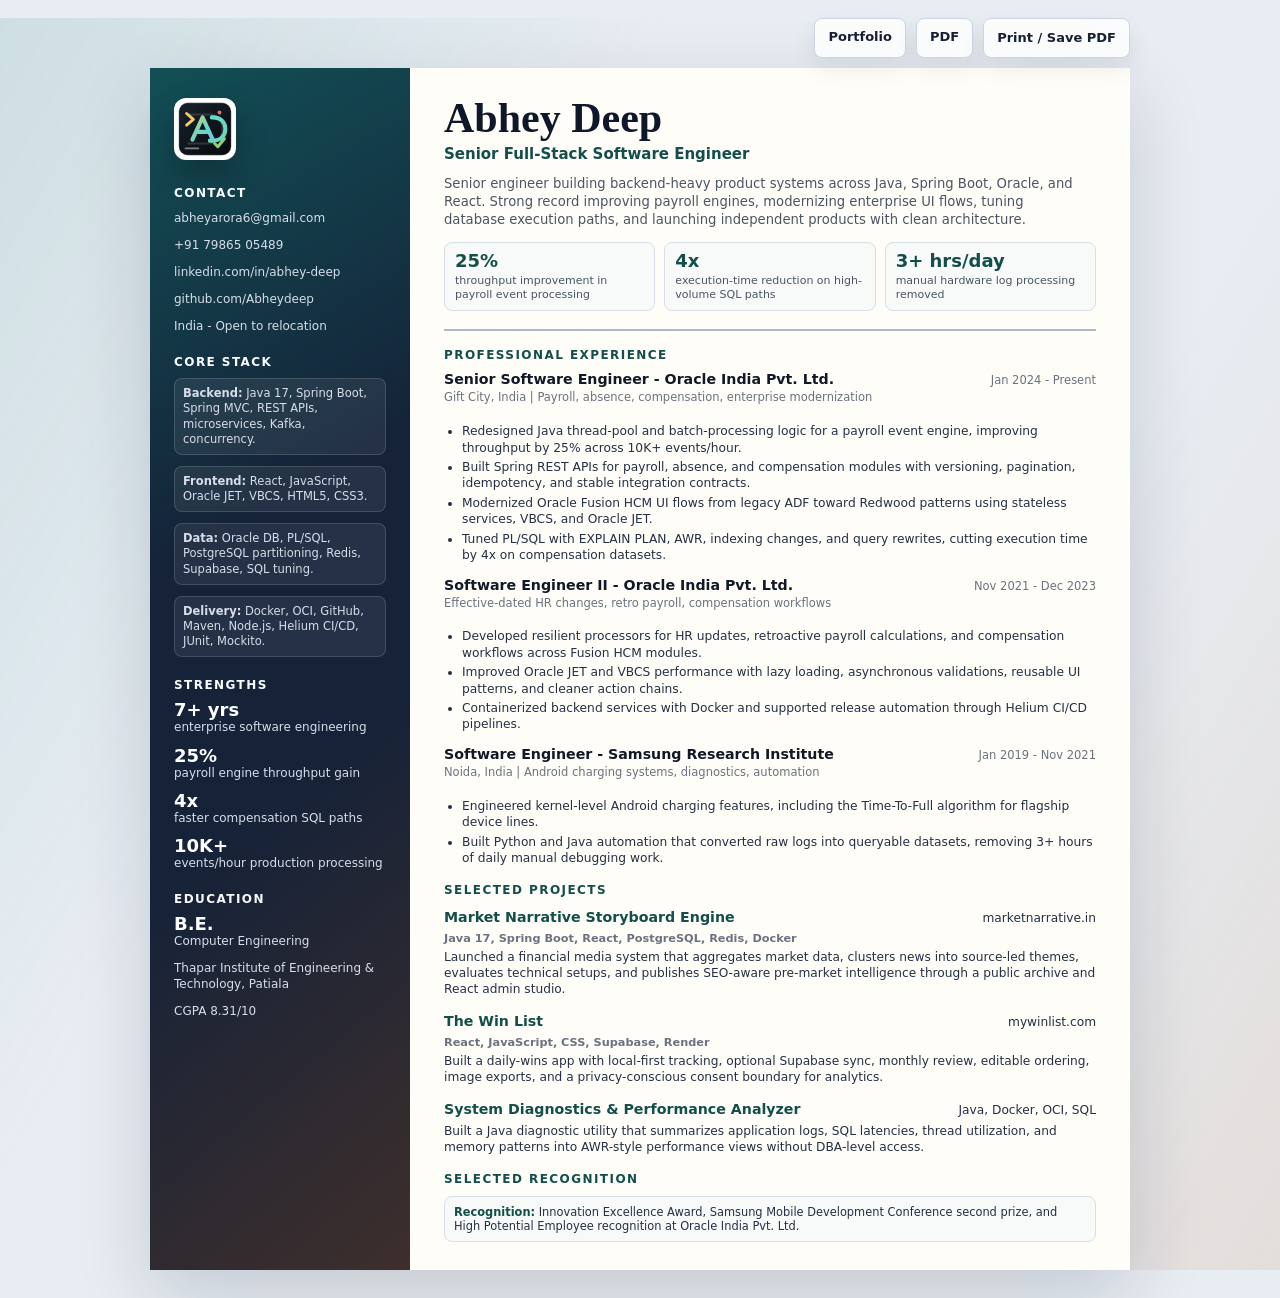
==== commit b0d049e0: "Refine resume project links" ====
--- a/resume.html
+++ b/resume.html
@@ -6,7 +6,7 @@
     <meta name="description" content="One-page resume for Abhey Deep, Senior Full-Stack Software Engineer.">
     <meta name="theme-color" content="#f6f4ee">
     <meta property="og:title" content="Abhey Deep | One-Page Resume">
-    <meta property="og:description" content="Senior Full-Stack Software Engineer focused on Java, Spring Boot, React, Next.js, Oracle, PostgreSQL, Redis, and enterprise systems.">
+    <meta property="og:description" content="Senior Full-Stack Software Engineer focused on Java, Spring Boot, React, Oracle, PostgreSQL, Redis, and enterprise systems.">
     <meta property="og:type" content="website">
     <title>Abhey Deep | One-Page Resume</title>
     <link rel="icon" href="assets/logo.svg" type="image/svg+xml">
@@ -299,6 +299,21 @@
         font-weight: 800;
       }
 
+      .recognition-line {
+        margin: 0;
+        padding: 8px 9px;
+        border: 1px solid var(--line);
+        border-radius: 8px;
+        background: #f7faf9;
+        color: #243044;
+        font-size: 11.4px;
+        line-height: 1.25;
+      }
+
+      .recognition-line strong {
+        color: var(--accent-strong);
+      }
+
       .education {
         display: grid;
         grid-template-columns: minmax(0, 1fr) auto;
@@ -428,9 +443,14 @@
         }
 
         .project p,
-        .education p {
+        .education p,
+        .recognition-line {
           font-size: 10.5px;
           line-height: 1.27;
+        }
+
+        .recognition-line {
+          padding: 7px 8px;
         }
 
         .project .stack,
@@ -540,7 +560,7 @@
           <h2>Core Stack</h2>
           <ul class="skill-list">
             <li><strong>Backend:</strong> Java 17, Spring Boot, Spring MVC, REST APIs, microservices, Kafka, concurrency.</li>
-            <li><strong>Frontend:</strong> React, Next.js, TypeScript, Oracle JET, VBCS, HTML5, CSS3.</li>
+            <li><strong>Frontend:</strong> React, JavaScript, Oracle JET, VBCS, HTML5, CSS3.</li>
             <li><strong>Data:</strong> Oracle DB, PL/SQL, PostgreSQL partitioning, Redis, Supabase, SQL tuning.</li>
             <li><strong>Delivery:</strong> Docker, OCI, GitHub, Maven, Node.js, Helium CI/CD, JUnit, Mockito.</li>
           </ul>
@@ -571,7 +591,7 @@
           <h1>Abhey Deep</h1>
           <p class="title">Senior Full-Stack Software Engineer</p>
           <p class="summary">
-            Senior engineer building backend-heavy product systems across Java, Spring Boot, Oracle, React, and Next.js. Strong record improving payroll engines, modernizing enterprise UI flows, tuning database execution paths, and launching independent products with clean architecture.
+            Senior engineer building backend-heavy product systems across Java, Spring Boot, Oracle, and React. Strong record improving payroll engines, modernizing enterprise UI flows, tuning database execution paths, and launching independent products with clean architecture.
           </p>
 
           <div class="metric-strip" aria-label="Selected impact">
@@ -647,7 +667,7 @@
               <h3>Market Narrative Storyboard Engine</h3>
               <p class="date">marketnarrative.in</p>
             </div>
-            <p class="stack">Java 17, Spring Boot, Next.js, React, PostgreSQL, Redis, Docker</p>
+            <p class="stack">Java 17, Spring Boot, React, PostgreSQL, Redis, Docker</p>
             <p>Launched a financial media system that aggregates market data, clusters news into source-led themes, evaluates technical setups, and publishes SEO-aware pre-market intelligence through a public archive and React admin studio.</p>
           </article>
 
@@ -656,9 +676,22 @@
               <h3>The Win List</h3>
               <p class="date">mywinlist.com</p>
             </div>
-            <p class="stack">Next.js 15, React 19, TypeScript, Tailwind CSS, Supabase, Render</p>
-            <p>Built a production daily-wins app with local-first tracking, optional Supabase sync, monthly review, editable ordering, image exports, and a privacy-conscious consent boundary for analytics.</p>
+            <p class="stack">React, JavaScript, CSS, Supabase, Render</p>
+            <p>Built a daily-wins app with local-first tracking, optional Supabase sync, monthly review, editable ordering, image exports, and a privacy-conscious consent boundary for analytics.</p>
           </article>
+
+          <article class="project">
+            <div class="row">
+              <h3>System Diagnostics & Performance Analyzer</h3>
+              <p class="date">Java, Docker, OCI, SQL</p>
+            </div>
+            <p>Built a Java diagnostic utility that summarizes application logs, SQL latencies, thread utilization, and memory patterns into AWR-style performance views without DBA-level access.</p>
+          </article>
+        </section>
+
+        <section class="section focus">
+          <h2>Selected Recognition</h2>
+          <p class="recognition-line"><strong>Recognition:</strong> Innovation Excellence Award, Samsung Mobile Development Conference second prize, and High Potential Employee recognition at Oracle India Pvt. Ltd.</p>
         </section>
       </article>
     </main>
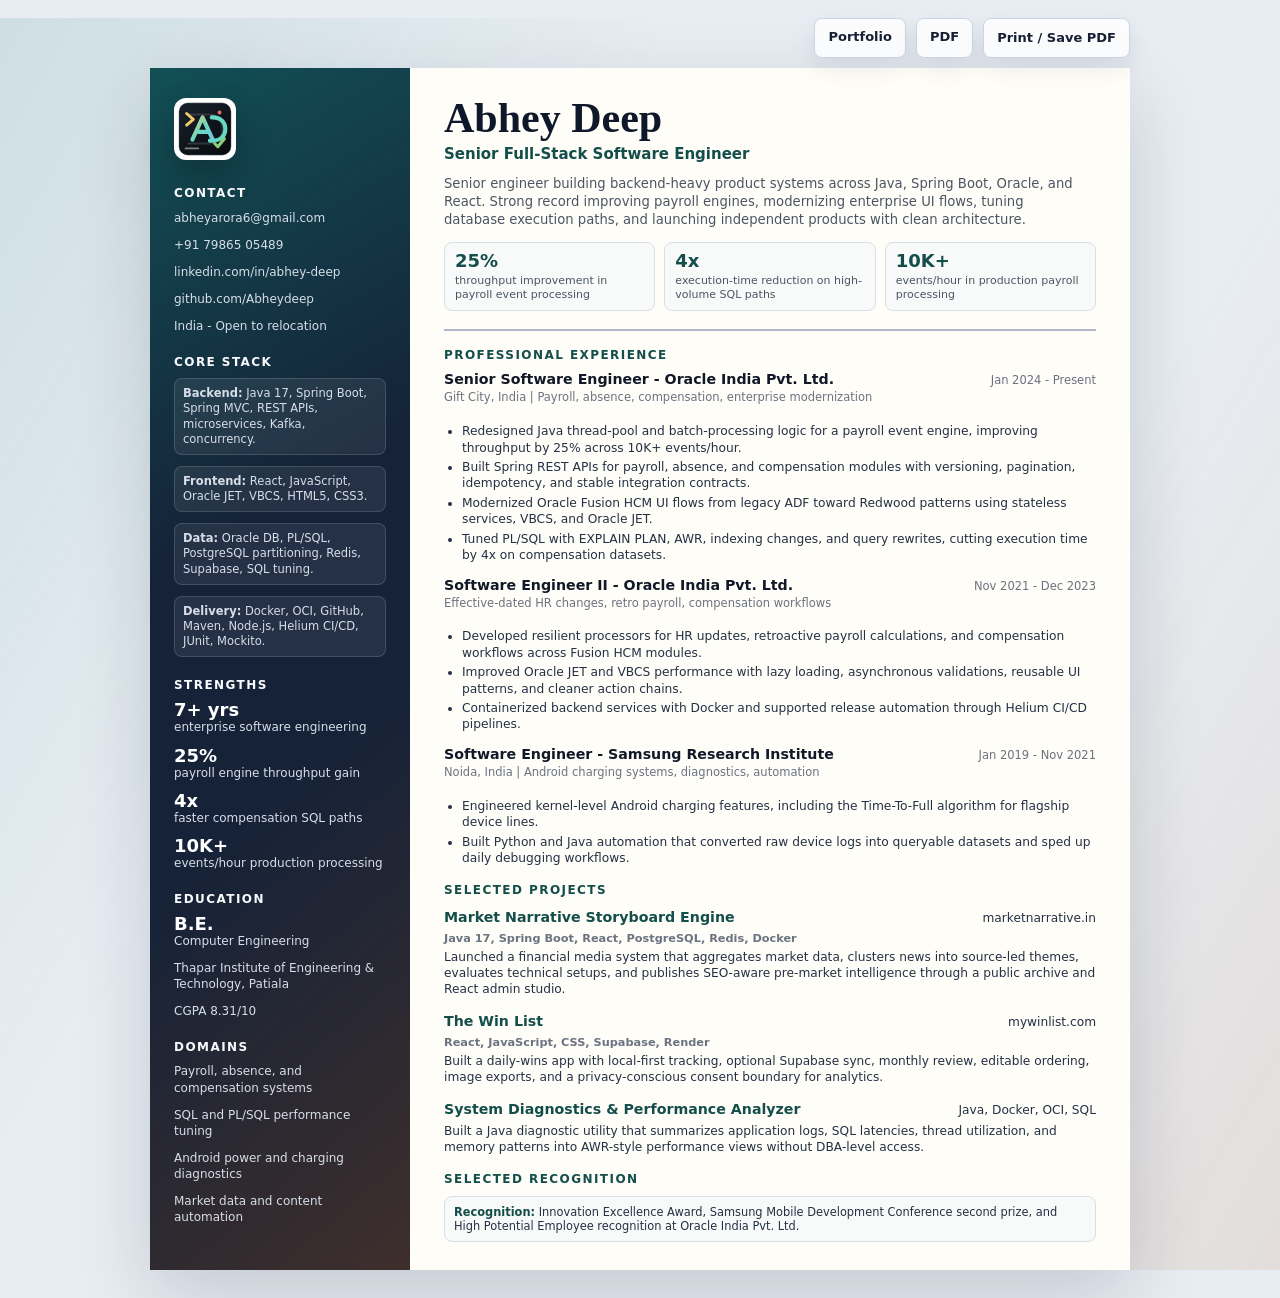
==== commit d19b61ba: "Clarify resume metrics" ====
--- a/resume.html
+++ b/resume.html
@@ -584,6 +584,16 @@
             <li>CGPA 8.31/10</li>
           </ul>
         </section>
+
+        <section class="rail-section">
+          <h2>Domains</h2>
+          <ul class="quick-list">
+            <li>Payroll, absence, and compensation systems</li>
+            <li>SQL and PL/SQL performance tuning</li>
+            <li>Android power and charging diagnostics</li>
+            <li>Market data and content automation</li>
+          </ul>
+        </section>
       </aside>
 
       <article class="content">
@@ -604,8 +614,8 @@
               <span>execution-time reduction on high-volume SQL paths</span>
             </div>
             <div class="metric">
-              <strong>3+ hrs/day</strong>
-              <span>manual hardware log processing removed</span>
+              <strong>10K+</strong>
+              <span>events/hour in production payroll processing</span>
             </div>
           </div>
         </header>
@@ -654,7 +664,7 @@
             </div>
             <ul>
               <li>Engineered kernel-level Android charging features, including the Time-To-Full algorithm for flagship device lines.</li>
-              <li>Built Python and Java automation that converted raw logs into queryable datasets, removing 3+ hours of daily manual debugging work.</li>
+              <li>Built Python and Java automation that converted raw device logs into queryable datasets and sped up daily debugging workflows.</li>
             </ul>
           </article>
         </section>
